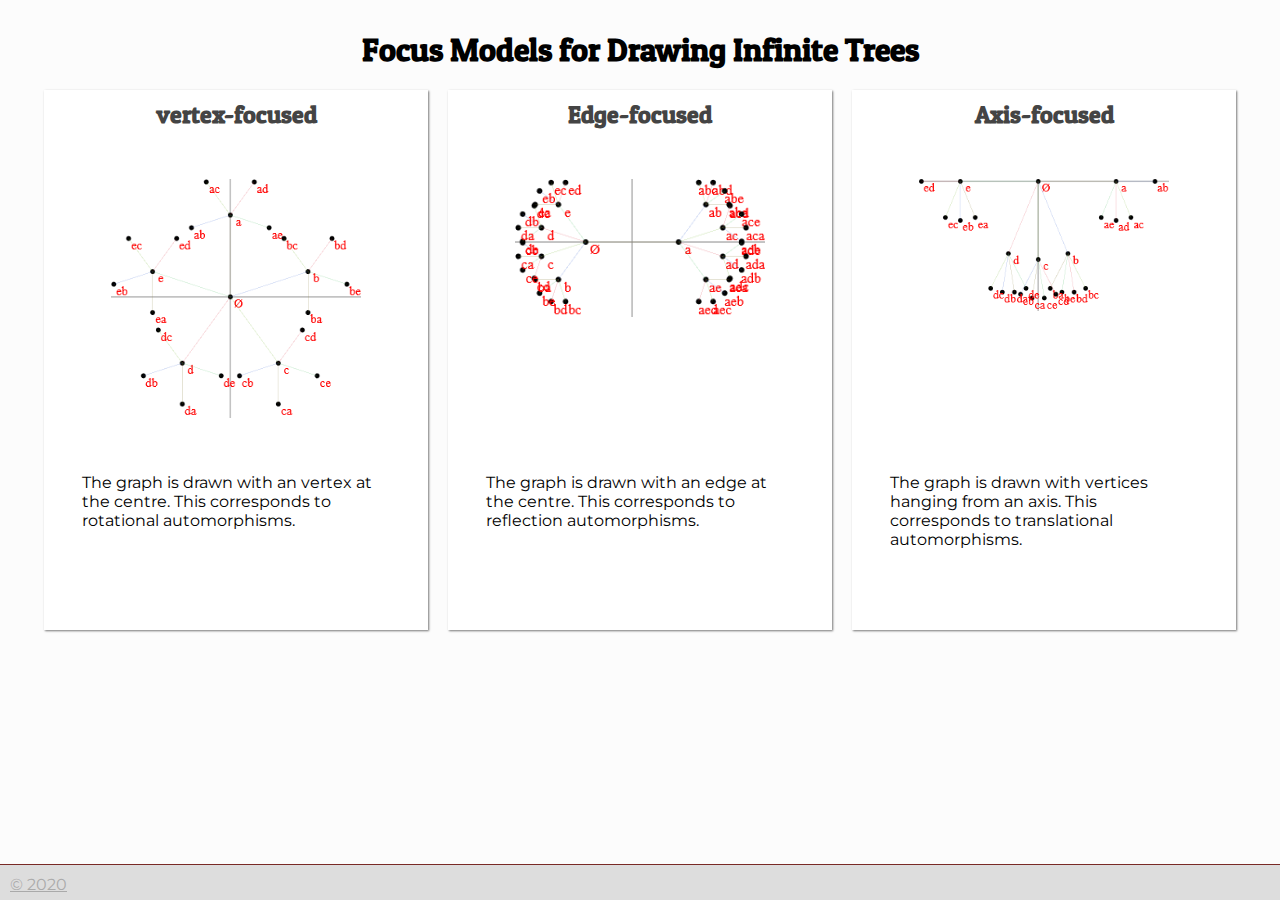
==== index.html @ a95c9a0b "Initial commit; models working" ====
<!DOCTYPE html>
<head>
 <title>Tools</title>
 <!--
   Written in 2019-2020 by David Allingham  //  David.Allingham[at]newcastle.edu.au
   Various javascript libraries written by various authors:
     MIT	FileSaver.js by Eli Grey, http://eligrey.com, https://github.com/eligrey/FileSaver.js
     MIT	jspdf.min.js by James Hall et al., https://github.com/MrRio/jsPDF
     MIT	saveSvgAsPng.js by Eric Shull, https://github.com/exupero/saveSvgAsPng
     MIT	spectrum.js and spectrum.css by Brian Grinstead, https://github.com/bgrins/spectrum
     MIT	svg2pdf.js by Vitaly Puzrin/yWorks GmbH, https://github.com/yWorks/svg2pdf.js
     "just use it"	rgbcolor.js by Stoyan Stefanov and Piyush Soni, http://www.phpied.com/rgb-color-parser-in-javascript/, https://github.com/piyushsoni/rgbcolor.js [required by svg2pdf.js]

     MIT	automorphism.js by David Allingham
     MIT	focusmodel.js by David Allingham
     MIT	theaxismodel.js by David Allingham
     MIT	theedgemodel.js by David Allingham
     MIT	thevertexmodel.js by David Allingham
 -->
 <link href="https://fonts.googleapis.com/css?family=Montserrat|Patua+One&display=swap" rel="stylesheet">
 <style>
  * {
   padding: 0;
   margin: 0;
  }
  body {
   background: #fcfcfc;
   font-family: "Montserrat", sans-serif;
  }
  .banner {
   width: 100vw;
   height: 10vh;
   overflow: hidden;
   text-align: center;
  }
  .banner h1 {
   margin-top: 30px;
   font-family: "Patua One", cursive;
  }
  .content {
   width: calc(90vw + 60px);
   min-height: calc(90vh - 51px);
   position: relative;
   margin: 0 auto;
  }
  .content a {
   text-decoration: none;
   color: #444;
  }
  .onetool {
   width: 30vw;
   height: 60vh;
   float: left;
   box-shadow: 1px 1px 2px #777;
   background: #fff;
   margin: 0 10px;
   text-align: center;
  }
  .onetool:hover {
   box-shadow: 3px 3px 2px #777;
  }
  .onetool h2 {
   margin-top: 10px;
   text-align: center;
   font-family: "Patua One", cursive;
  }
  .onetool p {
   width: 80%;
   margin: 20px auto;
   text-align: left;
  }
  .onetool .imagebox {
   height: 60%;
  }
  .onetool img {
   width: 250px;
   margin: 50px auto;
   vertical-align: middle;
  }

  .credits {
   box-sizing: border-box;
   border-top: 1px solid #792a26;
   color: #aaa;
   padding: 10px;
   margin-top: 15px;
   height: 36px;
   overflow: hidden;
   background: #ddd;
   width: 100vw;
   bottom: 0;
  }
  .credits a {
   color: inherit;
  }

 @media only screen and ( max-width: 1000px ){
  .onetool {
   float: none;
   width: 80vw;
   margin: 0 auto;
  }
 }

 .dev {
  font-family: "Patua One", cursive;
  width: 50%;
  padding: 0;
  margin: 0 auto;
  font-size: 40px;
  color: red;
  text-align: center;
 }
 </style>
</head>
<body>
 <div class="banner" id="focusmodels">
  <h1>Focus Models for Drawing Infinite Trees</h1>
 </div>
 <div class="content">

  <div class="onetool">
   <h2><a href="vertexfocused.html">vertex-focused</a></h2>
   <div class="imagebox"><a href="vertexfocused.html"><img src="graph-vertex.png" alt="vertex-focused graph" /></a></div>
   <p>The graph is drawn with an vertex at the centre.  This corresponds to rotational automorphisms.</p>
  </div>

  <div class="onetool">
   <h2><a href="edgefocused.html">Edge-focused</a></h2>
   <div class="imagebox"><a href="edgefocused.html"><img src="graph-edge.png" alt="edge-focused graph" /></a></div>
   <p>The graph is drawn with an edge at the centre.  This corresponds to reflection automorphisms.</p>
  </div>

  <div class="onetool">
   <h2><a href="axisfocused.html">Axis-focused</a></h2>
   <div class="imagebox"><a href="axisfocused.html"><img src="graph-axis.png" alt="axis-focused graph" /></a></div>
   <p>The graph is drawn with vertices hanging from an axis.  This corresponds to translational automorphisms.</p>
  </div>

 </div>

 <div class="credits">
  <a href="https://zerodimensional.group">&copy; 2020</a>
 </div>

</body>
</html>
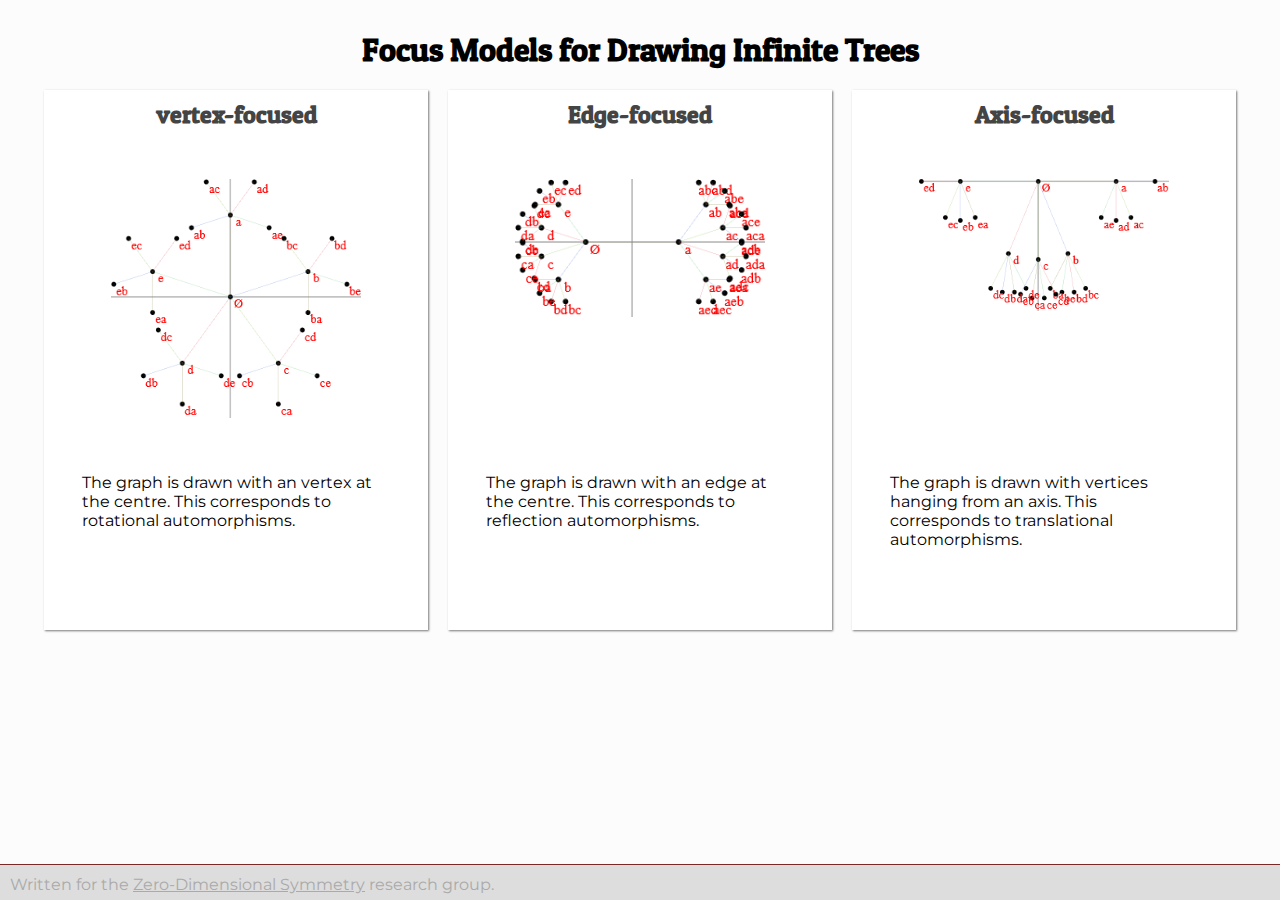
==== commit bd2d5b82: "Updated home page to remove copyright symbol." ====
--- a/index.html
+++ b/index.html
@@ -140,7 +140,7 @@
  </div>
 
  <div class="credits">
-  <a href="https://zerodimensional.group">&copy; 2020</a>
+  Written for the <a href="https://zerodimensional.group">Zero-Dimensional Symmetry</a> research group.
  </div>
 
 </body>
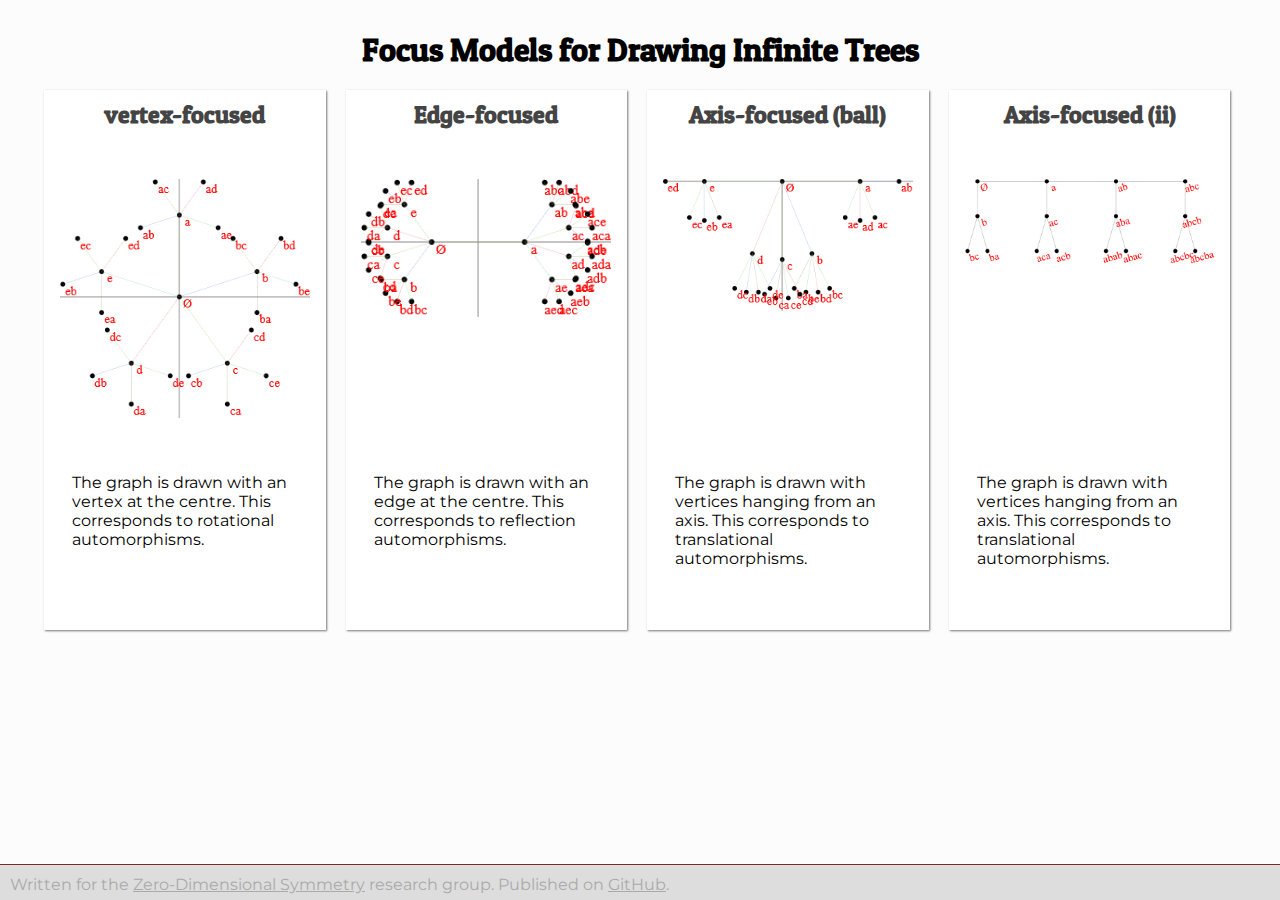
==== commit c489ed6e: "Added new axis model to index.html and navigation on each focus model page." ====
--- a/index.html
+++ b/index.html
@@ -1,6 +1,6 @@
 <!DOCTYPE html>
 <head>
- <title>Tools</title>
+ <title>Focus Models</title>
  <!--
    Written in 2019-2020 by David Allingham  //  David.Allingham[at]newcastle.edu.au
    Various javascript libraries written by various authors:
@@ -15,6 +15,7 @@
      MIT	focusmodel.js by David Allingham
      MIT	theaxismodel.js by David Allingham
      MIT	theedgemodel.js by David Allingham
+     MIT	thenewaxismodel.js by David Allingham
      MIT	thevertexmodel.js by David Allingham
  -->
  <link href="https://fonts.googleapis.com/css?family=Montserrat|Patua+One&display=swap" rel="stylesheet">
@@ -48,7 +49,7 @@
    color: #444;
   }
   .onetool {
-   width: 30vw;
+   width: 22vw;
    height: 60vh;
    float: left;
    box-shadow: 1px 1px 2px #777;
@@ -132,8 +133,14 @@
   </div>
 
   <div class="onetool">
-   <h2><a href="axisfocused.html">Axis-focused</a></h2>
-   <div class="imagebox"><a href="axisfocused.html"><img src="graph-axis.png" alt="axis-focused graph" /></a></div>
+   <h2><a href="axisfocused.html">Axis-focused (ball)</a></h2>
+   <div class="imagebox"><a href="axisfocused.html"><img src="graph-axis.png" alt="axis-focused ball" /></a></div>
+   <p>The graph is drawn with vertices hanging from an axis.  This corresponds to translational automorphisms.</p>
+  </div>
+
+  <div class="onetool">
+   <h2><a href="newaxisfocused.html">Axis-focused (ii)</a></h2>
+   <div class="imagebox"><a href="newaxisfocused.html"><img src="graph-newaxis.png" alt="axis-focused graph" /></a></div>
    <p>The graph is drawn with vertices hanging from an axis.  This corresponds to translational automorphisms.</p>
   </div>
 
@@ -141,6 +148,7 @@
 
  <div class="credits">
   Written for the <a href="https://zerodimensional.group">Zero-Dimensional Symmetry</a> research group.
+  Published on <a href="https://github.com/dalling1/focusmodels">GitHub</a>.
  </div>
 
 </body>
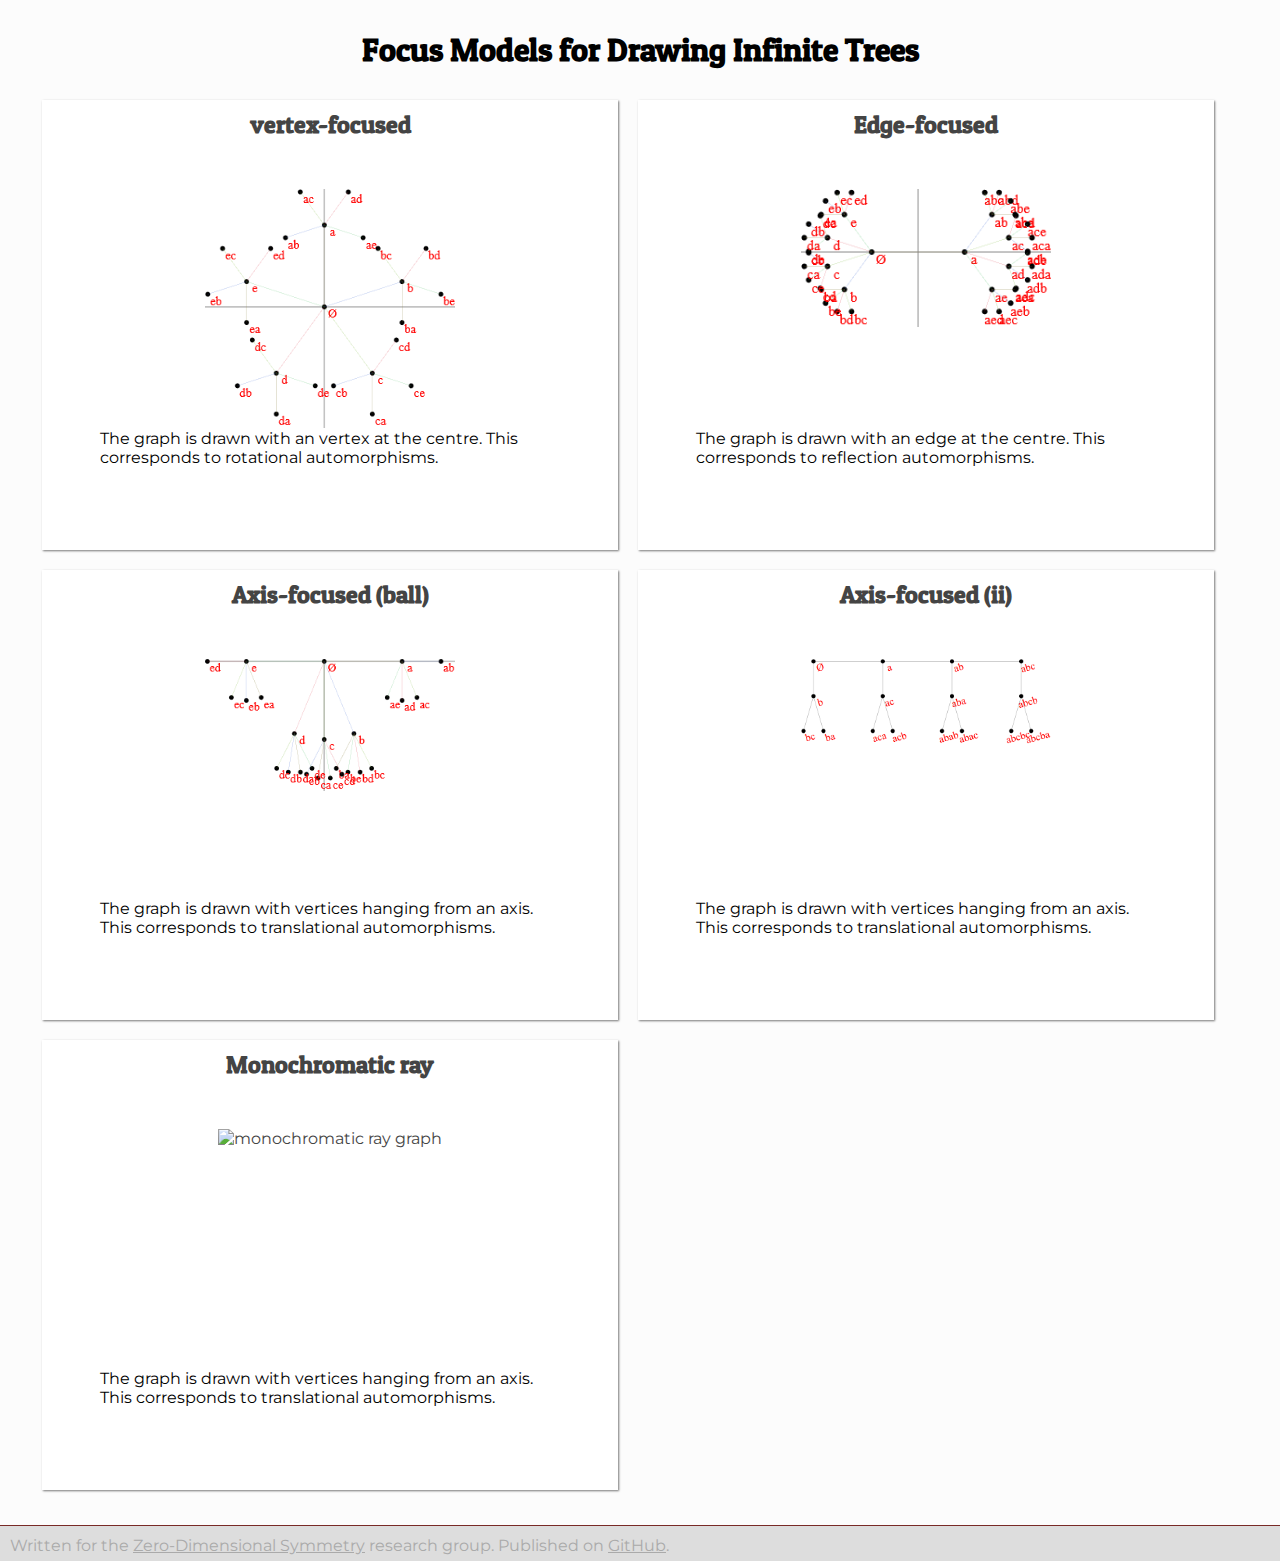
==== commit da8917d7: "Updated panel sizes for medium and small browser windows (4 to 2 to 1 columns)." ====
--- a/index.html
+++ b/index.html
@@ -1,5 +1,6 @@
 <!DOCTYPE html>
 <head>
+ <meta content="text/html;charset=utf-8" http-equiv="Content-Type">
  <title>Focus Models</title>
  <!--
    Written in 2019-2020 by David Allingham  //  David.Allingham[at]newcastle.edu.au
@@ -27,9 +28,11 @@
   body {
    background: #fcfcfc;
    font-family: "Montserrat", sans-serif;
+   width: 100%;
   }
   .banner {
-   width: 100vw;
+   width: 100%;
+   margin: 0 auto;
    height: 10vh;
    overflow: hidden;
    text-align: center;
@@ -39,10 +42,14 @@
    font-family: "Patua One", cursive;
   }
   .content {
-   width: calc(90vw + 60px);
-   min-height: calc(90vh - 51px);
+   /* width: calc(90vw + 50px); */
+   width: 95vw;
+   margin: 0 auto;
+   /* min-height: calc(90vh - 51px); */
    position: relative;
    margin: 0 auto;
+   padding-bottom: 10px;
+   overflow: hidden; /* causes the height to be set to that of the (floating) contents */
   }
   .content a {
    text-decoration: none;
@@ -50,11 +57,11 @@
   }
   .onetool {
    width: 22vw;
-   height: 60vh;
+   height: 50vh;
    float: left;
    box-shadow: 1px 1px 2px #777;
    background: #fff;
-   margin: 0 10px;
+   margin: 10px;
    text-align: center;
   }
   .onetool:hover {
@@ -80,6 +87,7 @@
   }
 
   .credits {
+   clear: both;
    box-sizing: border-box;
    border-top: 1px solid #792a26;
    color: #aaa;
@@ -88,18 +96,25 @@
    height: 36px;
    overflow: hidden;
    background: #ddd;
-   width: 100vw;
+   width: 100%;
    bottom: 0;
   }
   .credits a {
    color: inherit;
   }
 
- @media only screen and ( max-width: 1000px ){
+ /* for windows 1000 to 1300 pixels wide, show two panels across the page */
+ @media only screen and ( max-width: 1300px ){
+  .onetool {
+   width: 45vw;
+  }
+ }
+
+ /* for windows 1000 pixels wide or less, show only one panel across the page */
+ @media only screen and ( max-width: 800px ){
   .onetool {
    float: none;
    width: 80vw;
-   margin: 0 auto;
   }
  }
 
@@ -144,6 +159,11 @@
    <p>The graph is drawn with vertices hanging from an axis.  This corresponds to translational automorphisms.</p>
   </div>
 
+  <div class="onetool">
+   <h2><a href="monochromaticray.html">Monochromatic ray</a></h2>
+   <div class="imagebox"><a href="monochromaticray.html"><img src="graph-monoray.png" alt="monochromatic ray graph" /></a></div>
+   <p>The graph is drawn with vertices hanging from an axis.  This corresponds to translational automorphisms.</p>
+  </div>
  </div>
 
  <div class="credits">
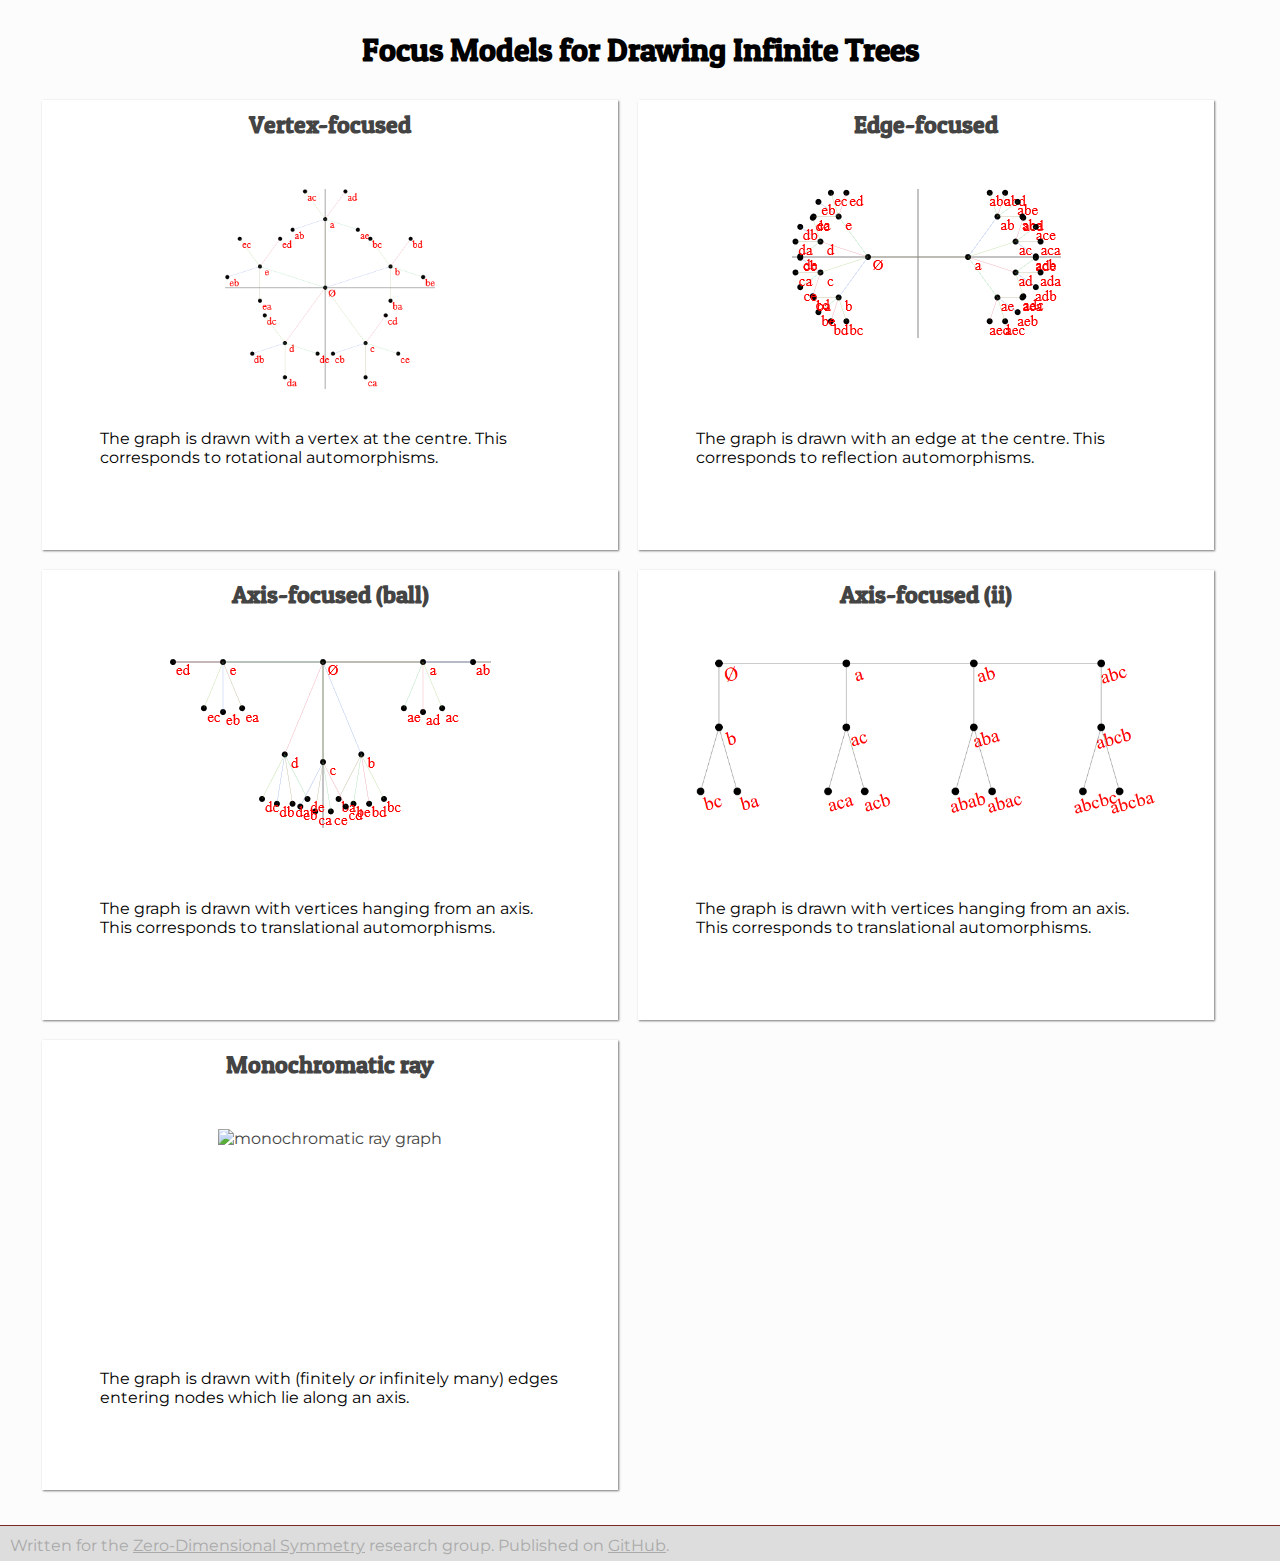
==== commit 39a014d2: "Removed individual model HTML pages, added URL hash control when switching." ====
--- a/index.html
+++ b/index.html
@@ -14,6 +14,7 @@
 
      MIT	automorphism.js by David Allingham
      MIT	focusmodel.js by David Allingham
+     MIT	focusmodelclass.js by David Allingham
      MIT	theaxismodel.js by David Allingham
      MIT	theedgemodel.js by David Allingham
      MIT	thenewaxismodel.js by David Allingham
@@ -39,7 +40,7 @@
   }
   .banner h1 {
    margin-top: 30px;
-   font-family: "Patua One", cursive;
+   font-family: "Patua One", sans-serif;
   }
   .content {
    /* width: calc(90vw + 50px); */
@@ -70,7 +71,7 @@
   .onetool h2 {
    margin-top: 10px;
    text-align: center;
-   font-family: "Patua One", cursive;
+   font-family: "Patua One", sans-serif;
   }
   .onetool p {
    width: 80%;
@@ -81,7 +82,10 @@
    height: 60%;
   }
   .onetool img {
-   width: 250px;
+   max-width: 80%;
+   max-height: 200px;
+   width:auto;
+   height:auto;
    margin: 50px auto;
    vertical-align: middle;
   }
@@ -136,33 +140,33 @@
  <div class="content">
 
   <div class="onetool">
-   <h2><a href="vertexfocused.html">vertex-focused</a></h2>
-   <div class="imagebox"><a href="vertexfocused.html"><img src="graph-vertex.png" alt="vertex-focused graph" /></a></div>
-   <p>The graph is drawn with an vertex at the centre.  This corresponds to rotational automorphisms.</p>
+   <h2><a href="focusmodels.html#vertex">Vertex-focused</a></h2>
+   <div class="imagebox"><a href="focusmodels.html#vertex"><img src="graph-vertex.png" alt="vertex-focused graph" /></a></div>
+   <p>The graph is drawn with a vertex at the centre.  This corresponds to rotational automorphisms.</p>
   </div>
 
   <div class="onetool">
-   <h2><a href="edgefocused.html">Edge-focused</a></h2>
-   <div class="imagebox"><a href="edgefocused.html"><img src="graph-edge.png" alt="edge-focused graph" /></a></div>
+   <h2><a href="focusmodels.html#edge">Edge-focused</a></h2>
+   <div class="imagebox"><a href="focusmodels.html#edge"><img src="graph-edge.png" alt="edge-focused graph" /></a></div>
    <p>The graph is drawn with an edge at the centre.  This corresponds to reflection automorphisms.</p>
   </div>
 
   <div class="onetool">
-   <h2><a href="axisfocused.html">Axis-focused (ball)</a></h2>
-   <div class="imagebox"><a href="axisfocused.html"><img src="graph-axis.png" alt="axis-focused ball" /></a></div>
+   <h2><a href="focusmodels.html#axis">Axis-focused (ball)</a></h2>
+   <div class="imagebox"><a href="focusmodels.html#axis"><img src="graph-axis.png" alt="axis-focused ball" /></a></div>
    <p>The graph is drawn with vertices hanging from an axis.  This corresponds to translational automorphisms.</p>
   </div>
 
   <div class="onetool">
-   <h2><a href="newaxisfocused.html">Axis-focused (ii)</a></h2>
-   <div class="imagebox"><a href="newaxisfocused.html"><img src="graph-newaxis.png" alt="axis-focused graph" /></a></div>
+   <h2><a href="focusmodels.html#newaxis">Axis-focused (ii)</a></h2>
+   <div class="imagebox"><a href="focusmodels.html#newaxis"><img src="graph-newaxis.png" alt="axis-focused graph" /></a></div>
    <p>The graph is drawn with vertices hanging from an axis.  This corresponds to translational automorphisms.</p>
   </div>
 
   <div class="onetool">
-   <h2><a href="monochromaticray.html">Monochromatic ray</a></h2>
-   <div class="imagebox"><a href="monochromaticray.html"><img src="graph-monoray.png" alt="monochromatic ray graph" /></a></div>
-   <p>The graph is drawn with vertices hanging from an axis.  This corresponds to translational automorphisms.</p>
+   <h2><a href="focusmodels.html#monoray">Monochromatic ray</a></h2>
+   <div class="imagebox"><a href="focusmodels.html#monoray"><img src="graph-monoray.png" alt="monochromatic ray graph" /></a></div>
+   <p>The graph is drawn with (finitely <em>or</em> infinitely many) edges entering nodes which lie along an axis.</p>
   </div>
  </div>
 
